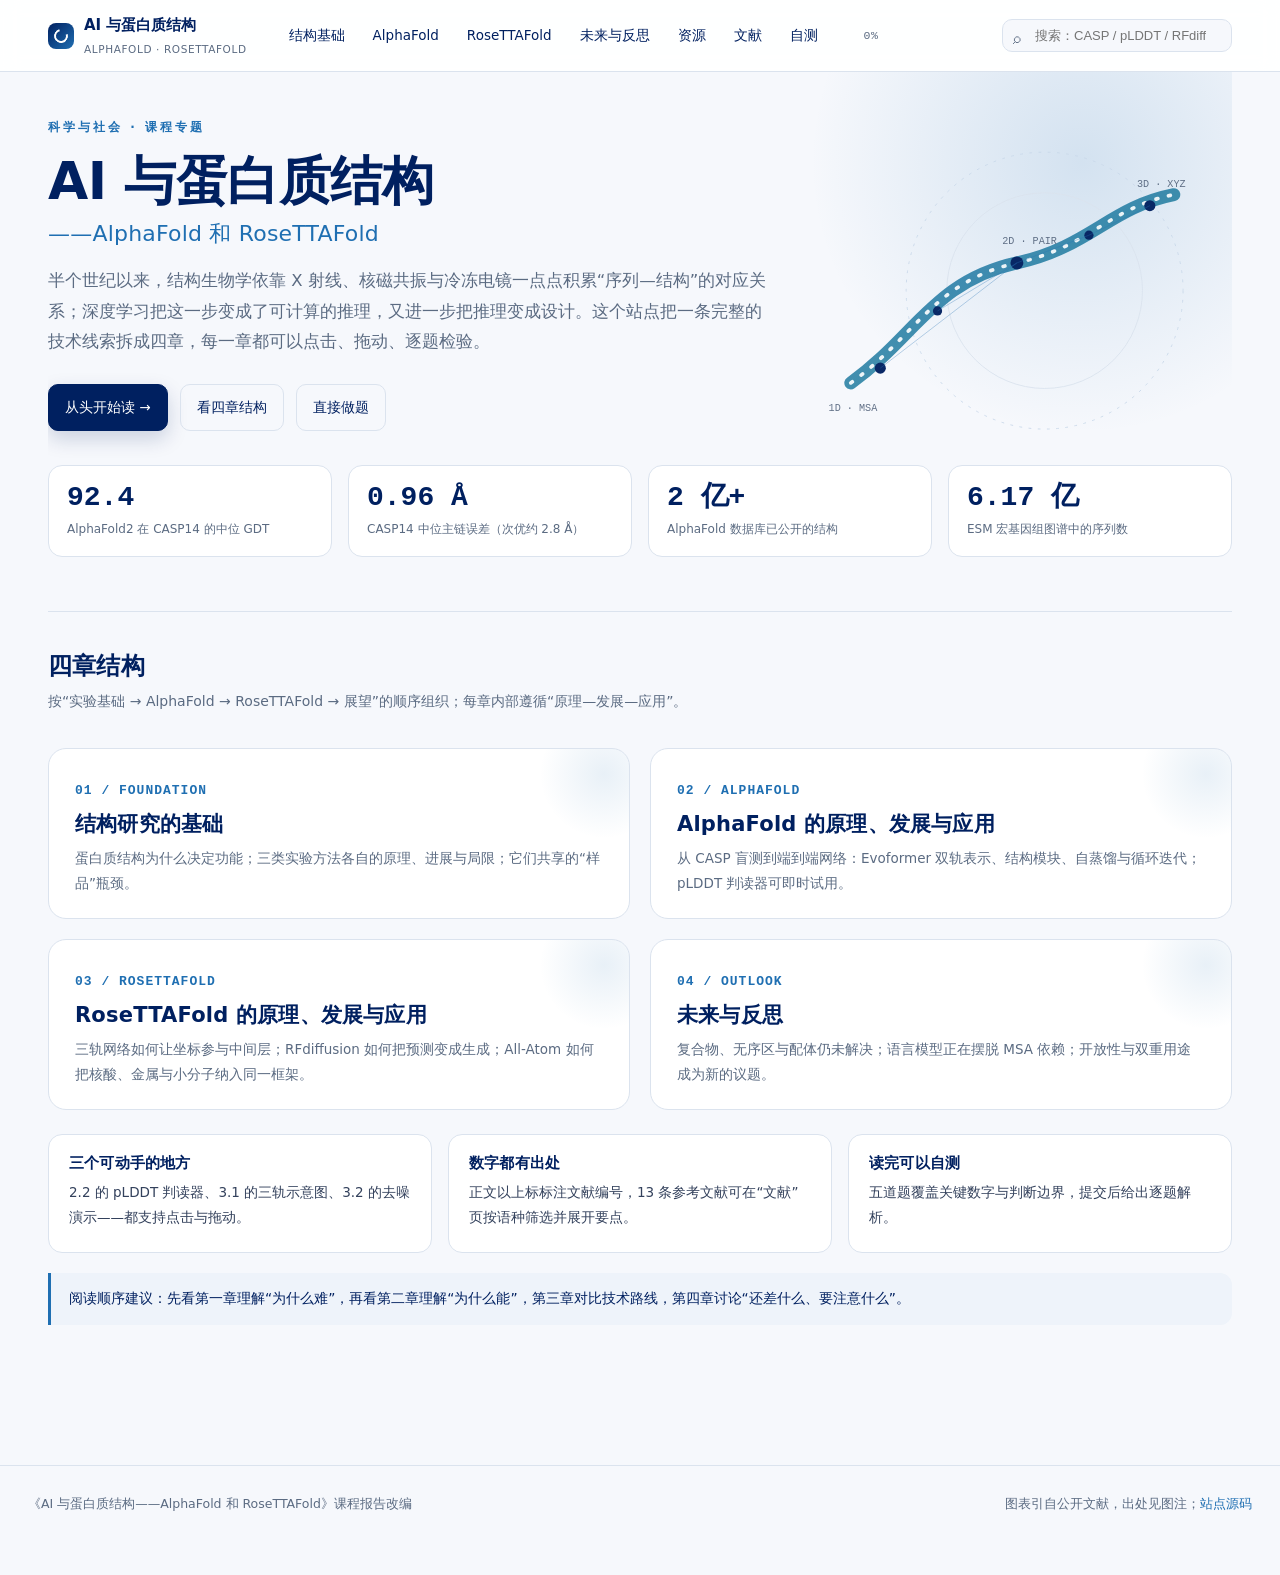
==== alphafold/index.html @ f201b864 "feat: interactive site at /alphafold/" ====
<!DOCTYPE html>
<html lang="zh-CN">
<head>
<meta charset="utf-8">
<meta name="viewport" content="width=device-width, initial-scale=1">
<title>AI 与蛋白质结构 · AlphaFold 与 RoseTTAFold</title>
<meta name="description" content="从实验解析到深度学习预测、再到蛋白质设计的交互式专题：AlphaFold 与 RoseTTAFold 的原理、发展与应用。">
<link rel="icon" href="data:image/svg+xml,<svg xmlns='http://www.w3.org/2000/svg' viewBox='0 0 64 64'><rect width='64' height='64' rx='14' fill='%23002060'/><circle cx='32' cy='32' r='15' fill='none' stroke='%23fff' stroke-width='4' stroke-dasharray='70 30'/></svg>">
<meta name="theme-color" content="#002060">
<meta property="og:title" content="AI 与蛋白质结构 · AlphaFold 与 RoseTTAFold">
<meta property="og:description" content="从实验解析到深度学习预测、再到蛋白质设计的交互式专题。">
<meta property="og:type" content="website">
<link rel="stylesheet" href="assets/css/site.css">
<link rel="stylesheet" href="assets/css/extra.css">
</head>
<body>
<div id="progress"></div>
<header class="top">
  <div class="bar">
    <a class="logo" href="index.html"><i></i><span>AI 与蛋白质结构<small>ALPHAFOLD · ROSETTAFOLD</small></span></a>
    <nav class="main">
      <a href="ch1.html">结构基础</a>
      <a href="ch2.html">AlphaFold</a>
      <a href="ch3.html">RoseTTAFold</a>
      <a href="ch4.html">未来与反思</a>
      <a href="resources.html">资源</a>
      <a href="references.html">文献</a>
      <a href="quiz.html">自测</a>
    </nav>
    <button id="menuBtn" aria-label="展开目录" aria-expanded="false">☰</button>
    <span class="pct" id="pct">0%</span>
    <div class="searchwrap">
      <input id="q" type="search" placeholder="搜索：CASP / pLDDT / RFdiffusion" aria-label="站内搜索">
      <div id="hits"></div>
    </div>
  </div>
</header>

<main>
  <section class="hero">
    <div class="glow"></div>

  <svg class="hero-art" viewBox="0 0 520 420" fill="none" xmlns="http://www.w3.org/2000/svg" aria-hidden="true">
    <defs>
      <linearGradient id="rib" x1="0" y1="0" x2="1" y2="1">
        <stop offset="0" stop-color="#1f6fb2"/><stop offset="1" stop-color="#117f86"/>
      </linearGradient>
      <linearGradient id="fade" x1="0" y1="0" x2="1" y2="0">
        <stop offset="0" stop-color="#002060" stop-opacity=".16"/>
        <stop offset="1" stop-color="#002060" stop-opacity="0"/>
      </linearGradient>
      <filter id="soft"><feGaussianBlur stdDeviation="7"/></filter>
    </defs>
    <circle cx="330" cy="200" r="150" stroke="#c9d8ea" stroke-dasharray="3 7"/>
    <circle cx="330" cy="200" r="106" stroke="#dbe3ee"/>
    <path d="M120 300 C190 250 210 190 300 170 C380 152 400 110 470 96"
          stroke="url(#rib)" stroke-width="14" stroke-linecap="round" opacity=".85"/>
    <path d="M120 300 C190 250 210 190 300 170 C380 152 400 110 470 96"
          stroke="#fff" stroke-width="4" stroke-dasharray="2 12" stroke-linecap="round" opacity=".9"/>
    <g class="nodes" fill="#002060">
      <circle cx="152" cy="284" r="6"/><circle cx="214" cy="222" r="5"/>
      <circle cx="300" cy="170" r="7"/><circle cx="378" cy="140" r="5"/>
      <circle cx="444" cy="108" r="6"/>
    </g>
    <g stroke="#1f6fb2" stroke-opacity=".35">
      <path d="M152 284 L300 170"/><path d="M214 222 L300 170"/>
      <path d="M378 140 L300 170"/><path d="M444 108 L378 140"/>
    </g>
    <g font-family="Cascadia Mono, monospace" font-size="11" fill="#5b6b82">
      <text x="96" y="330">1D · MSA</text>
      <text x="284" y="150">2D · PAIR</text>
      <text x="430" y="88">3D · XYZ</text>
    </g>
  </svg>

    <div class="kicker">科学与社会 · 课程专题</div>
    <h1>AI 与蛋白质结构</h1>
    <h2>——AlphaFold 和 RoseTTAFold</h2>
    <p class="lead">半个世纪以来，结构生物学依靠 X 射线、核磁共振与冷冻电镜一点点积累“序列—结构”的对应关系；深度学习把这一步变成了可计算的推理，又进一步把推理变成设计。这个站点把一条完整的技术线索拆成四章，每一章都可以点击、拖动、逐题检验。</p>
    <div class="cta">
      <a class="btn primary" href="ch1.html">从头开始读 →</a>
      <a class="btn ghost" href="#chapters">看四章结构</a>
      <a class="btn ghost" href="quiz.html">直接做题</a>
    </div>
    <div class="facts">
      <div class="fact reveal"><b>92.4</b><span>AlphaFold2 在 CASP14 的中位 GDT</span></div>
      <div class="fact reveal"><b>0.96 Å</b><span>CASP14 中位主链误差（次优约 2.8 Å）</span></div>
      <div class="fact reveal"><b>2 亿+</b><span>AlphaFold 数据库已公开的结构</span></div>
      <div class="fact reveal"><b>6.17 亿</b><span>ESM 宏基因组图谱中的序列数</span></div>
    </div>
  </section>

  <section id="chapters" style="padding:38px 0 10px">
    <h2 style="font-size:24px">四章结构</h2>
    <p style="color:var(--muted);font-size:14px;margin-top:6px">按“实验基础 → AlphaFold → RoseTTAFold → 展望”的顺序组织；每章内部遵循“原理—发展—应用”。</p>
    <div class="cards">
      <a class="card-link reveal" href="ch1.html">
        <span class="n">01 / FOUNDATION</span>
        <h3>结构研究的基础</h3>
        <p>蛋白质结构为什么决定功能；三类实验方法各自的原理、进展与局限；它们共享的“样品”瓶颈。</p>
        <span class="go">阅读本章 →</span>
      </a>
      <a class="card-link reveal" href="ch2.html">
        <span class="n">02 / ALPHAFOLD</span>
        <h3>AlphaFold 的原理、发展与应用</h3>
        <p>从 CASP 盲测到端到端网络：Evoformer 双轨表示、结构模块、自蒸馏与循环迭代；pLDDT 判读器可即时试用。</p>
        <span class="go">阅读本章 →</span>
      </a>
      <a class="card-link reveal" href="ch3.html">
        <span class="n">03 / ROSETTAFOLD</span>
        <h3>RoseTTAFold 的原理、发展与应用</h3>
        <p>三轨网络如何让坐标参与中间层；RFdiffusion 如何把预测变成生成；All-Atom 如何把核酸、金属与小分子纳入同一框架。</p>
        <span class="go">阅读本章 →</span>
      </a>
      <a class="card-link reveal" href="ch4.html">
        <span class="n">04 / OUTLOOK</span>
        <h3>未来与反思</h3>
        <p>复合物、无序区与配体仍未解决；语言模型正在摆脱 MSA 依赖；开放性与双重用途成为新的议题。</p>
        <span class="go">阅读本章 →</span>
      </a>
    </div>
  </section>

  <section style="padding:14px 0 30px">
    <div class="grid3">
      <div class="card reveal">
        <h4>三个可动手的地方</h4>
        <p>2.2 的 pLDDT 判读器、3.1 的三轨示意图、3.2 的去噪演示——都支持点击与拖动。</p>
      </div>
      <div class="card reveal">
        <h4>数字都有出处</h4>
        <p>正文以上标标注文献编号，13 条参考文献可在“文献”页按语种筛选并展开要点。</p>
      </div>
      <div class="card reveal">
        <h4>读完可以自测</h4>
        <p>五道题覆盖关键数字与判断边界，提交后给出逐题解析。</p>
      </div>
    </div>
    <div class="note reveal">
      阅读顺序建议：先看第一章理解“为什么难”，再看第二章理解“为什么能”，第三章对比技术路线，第四章讨论“还差什么、要注意什么”。
    </div>
  </section>
</main>

<footer class="site">
  <div class="in">
    <span>《AI 与蛋白质结构——AlphaFold 和 RoseTTAFold》课程报告改编</span>
    <span>图表引自公开文献，出处见图注；<a href="https://github.com/Heptagon18/heptagon18.github.io" target="_blank" rel="noopener">站点源码</a></span>
  </div>
</footer>
<script src="assets/js/core.js"></script>
<script src="assets/js/widgets.js"></script>
<script src="assets/js/extra.js"></script>
<button id="fab" aria-label="回到顶部">↑</button>
</body>
</html>
---- alphafold/assets/css/site.css ----
:root{
  --navy:#002060; --ink:#16233a; --body:#33415c; --muted:#5b6b82;
  --blue:#1f6fb2; --blue-2:#2a86cf; --teal:#117f86; --amber:#c9801d;
  --line:#dbe3ee; --bg:#f6f8fc; --card:#fff; --soft:#eef3fa;
  --mono:"Cascadia Mono","Consolas",monospace;
  --shadow:0 10px 30px rgba(0,32,96,.08);
}
*{box-sizing:border-box}
html{scroll-behavior:smooth}
body{
  margin:0;background:var(--bg);color:var(--body);
  font:15.5px/1.85 "Microsoft YaHei","PingFang SC","Hiragino Sans GB",system-ui,sans-serif;
  -webkit-font-smoothing:antialiased;overflow-x:hidden;
}
a{color:var(--blue);text-decoration:none}
a:hover{text-decoration:underline}
h1,h2,h3,h4{color:var(--navy);margin:0;font-weight:700;letter-spacing:.2px;line-height:1.35}
p{margin:.6em 0}
sup.cite{color:var(--muted);font-size:.68em;vertical-align:super}
img{max-width:100%}

/* ---------------- 顶栏 ---------------- */
#progress{position:fixed;top:0;left:0;height:3px;width:0;background:linear-gradient(90deg,var(--blue),var(--amber));z-index:80;transition:width .08s linear}
header.top{
  position:sticky;top:0;z-index:70;background:rgba(255,255,255,.9);backdrop-filter:blur(10px);
  border-bottom:1px solid var(--line);
}
header.top .bar{
  max-width:1240px;margin:0 auto;padding:12px 28px;display:flex;align-items:center;gap:22px;
}
.logo{display:flex;align-items:center;gap:10px;font-weight:800;color:var(--navy);font-size:15px;white-space:nowrap}
.logo i{
  width:26px;height:26px;border-radius:8px;display:inline-block;
  background:linear-gradient(135deg,var(--navy),var(--blue));position:relative;
}
.logo i:after{content:"";position:absolute;inset:6px;border:2px solid #fff;border-radius:50%;border-top-color:transparent;transform:rotate(30deg)}
.logo small{display:block;font-weight:400;font-size:10.5px;color:var(--muted);letter-spacing:.6px}
header.top nav.main{display:flex;gap:4px;margin-left:8px;flex-wrap:wrap}
header.top nav.main a{
  padding:7px 12px;border-radius:9px;font-size:13.5px;color:var(--navy);white-space:nowrap;
}
header.top nav.main a:hover{background:var(--soft);text-decoration:none}
header.top nav.main a.on{background:var(--navy);color:#fff}
.searchwrap{margin-left:auto;position:relative}
.searchwrap input{
  width:230px;padding:8px 12px 8px 32px;border:1px solid var(--line);border-radius:10px;
  font-size:13px;background:var(--bg);outline:none;color:var(--ink);transition:.2s;
}
.searchwrap input:focus{width:300px;border-color:var(--blue);background:#fff;box-shadow:0 4px 16px rgba(31,111,178,.12)}
.searchwrap:before{content:"⌕";position:absolute;left:11px;top:6px;color:var(--muted);font-size:15px}
#hits{
  position:absolute;right:0;top:44px;width:420px;max-height:60vh;overflow:auto;background:#fff;
  border:1px solid var(--line);border-radius:14px;box-shadow:var(--shadow);padding:8px;display:none;
}
#hits.show{display:block}
#hits a{display:block;padding:9px 12px;border-radius:9px;color:var(--ink);font-size:13px}
#hits a:hover{background:var(--soft);text-decoration:none}
#hits a b{color:var(--navy);display:block;font-size:13.5px}
#hits a span{color:var(--muted);font-size:12px}
#hits .none{padding:12px;color:var(--muted);font-size:13px}

/* ---------------- 版心 ---------------- */
main{max-width:1240px;margin:0 auto;padding:0 28px 90px}
.crumb{font-size:12px;color:var(--muted);padding:22px 0 6px;letter-spacing:.3px}
.crumb b{color:var(--navy)}

/* ---------------- 首页 hero ---------------- */
.hero{
  position:relative;padding:44px 0 54px;border-bottom:1px solid var(--line);overflow:hidden;
}
.hero .glow{
  position:absolute;width:620px;height:620px;border-radius:50%;right:-160px;top:-220px;
  background:radial-gradient(circle at center,rgba(31,111,178,.16),rgba(31,111,178,0) 62%);
  pointer-events:none;
}
.hero .kicker{font-size:12px;letter-spacing:3px;color:var(--blue);font-weight:800}
.hero h1{font-size:52px;line-height:1.12;margin:14px 0 8px;letter-spacing:-.5px}
.hero h2{font-size:22px;color:var(--blue);font-weight:500}
.hero p.lead{font-size:16.5px;color:var(--muted);max-width:720px;margin-top:18px}
.hero .cta{display:flex;gap:12px;margin-top:26px;flex-wrap:wrap}
.btn{
  display:inline-flex;align-items:center;gap:8px;border:1px solid var(--line);background:#fff;color:var(--navy);
  border-radius:10px;padding:10px 16px;font-size:13.5px;cursor:pointer;transition:.18s;font-family:inherit;
}
.btn:hover{border-color:var(--blue);color:var(--blue);transform:translateY(-1px);text-decoration:none}
.btn.primary{background:var(--navy);border-color:var(--navy);color:#fff;box-shadow:0 8px 20px rgba(0,32,96,.18)}
.btn.primary:hover{background:#0a3070;color:#fff}
.btn.ghost{background:transparent}
.facts{display:grid;grid-template-columns:repeat(4,1fr);gap:16px;margin-top:34px}
.fact{background:#fff;border:1px solid var(--line);border-radius:14px;padding:16px 18px;transition:.2s}
.fact:hover{transform:translateY(-3px);box-shadow:var(--shadow)}
.fact b{display:block;font-size:28px;color:var(--navy);line-height:1.15;font-family:var(--mono)}
.fact span{font-size:12px;color:var(--muted);display:block;margin-top:4px}

/* ---------------- 章节卡片 ---------------- */
.cards{display:grid;grid-template-columns:repeat(2,1fr);gap:20px;margin-top:34px}
.card-link{
  position:relative;background:#fff;border:1px solid var(--line);border-radius:18px;padding:26px 26px 22px;
  display:block;color:inherit;transition:.22s;overflow:hidden;
}
.card-link:hover{transform:translateY(-4px);box-shadow:var(--shadow);border-color:#c6d7ea;text-decoration:none}
.card-link .n{
  font-family:var(--mono);font-size:13px;color:var(--blue);font-weight:700;letter-spacing:1px;
}
.card-link h3{font-size:21px;margin:6px 0 8px}
.card-link p{color:var(--muted);font-size:13.5px;margin:0}
.card-link .go{position:absolute;right:22px;bottom:20px;color:var(--blue);font-size:13px;opacity:0;transform:translateX(-6px);transition:.22s}
.card-link:hover .go{opacity:1;transform:none}
.card-link:after{
  content:"";position:absolute;right:-40px;top:-40px;width:130px;height:130px;border-radius:50%;
  background:radial-gradient(circle,rgba(31,111,178,.10),transparent 70%);
}

/* ---------------- 内容页 ---------------- */
.page-head{padding:30px 0 6px}
.page-head .kicker{font-size:12px;letter-spacing:2px;color:var(--blue);font-weight:800}
.page-head h1{font-size:38px;margin:10px 0 8px}
.page-head p{color:var(--muted);max-width:820px;font-size:15px}
.layout{display:grid;grid-template-columns:minmax(0,1fr) 232px;gap:44px;align-items:start}
article{min-width:0}
section.sec{padding:34px 0 18px;border-bottom:1px solid var(--line);scroll-margin-top:80px}
section.sec:last-child{border-bottom:0}
section.sec h2{font-size:26px;display:flex;align-items:baseline;gap:12px;margin-bottom:6px}
section.sec h2 .num{font-family:var(--mono);font-size:16px;color:var(--blue);font-weight:700}
section.sec .sub{color:var(--muted);font-size:14px;margin-bottom:16px}
h3.sub{font-size:17px;margin:28px 0 8px;padding-left:11px;border-left:3px solid var(--amber);scroll-margin-top:84px}

/* 右侧小节导航 */
.rail{position:sticky;top:86px}
.rail h5{font-size:11px;letter-spacing:1.6px;color:var(--muted);margin:0 0 10px;font-weight:700}
.rail a{
  display:block;font-size:12.8px;color:var(--muted);padding:6px 10px;border-left:2px solid transparent;
  margin-left:-2px;transition:.15s;line-height:1.5;
}
.rail a:hover{color:var(--navy);text-decoration:none}
.rail a.on{color:var(--blue);border-left-color:var(--blue);font-weight:600;background:linear-gradient(90deg,var(--soft),transparent)}

/* ---------------- 通用块 ---------------- */
.grid2{display:grid;grid-template-columns:1fr 1fr;gap:26px;align-items:start}
.grid2.narrow{grid-template-columns:1.06fr .94fr}
.grid3{display:grid;grid-template-columns:repeat(3,1fr);gap:16px}
figure{margin:0}
figure .frame{background:#fff;border:1px solid var(--line);border-radius:14px;padding:8px}
figure img{width:100%;display:block;border-radius:8px}
figcaption{font-size:11.5px;color:var(--muted);margin-top:8px;line-height:1.6}
figcaption b{color:var(--navy)}
.card{background:#fff;border:1px solid var(--line);border-radius:14px;padding:18px 20px}
.card h4{font-size:15px;margin-bottom:6px}
.card p{font-size:13.5px;margin:.35em 0}
ul.clean{margin:8px 0;padding-left:1.15em}
ul.clean li{margin:7px 0;font-size:14.2px}
.key{font-weight:700;color:var(--navy)}
.note{background:var(--soft);border-left:3px solid var(--blue);border-radius:0 12px 12px 0;padding:13px 18px;font-size:13.8px;color:var(--navy);margin:20px 0}
.warn{background:#fdf6e8;border-left-color:var(--amber);color:#7a5311}
.pill{display:inline-block;font-size:11.5px;padding:3px 10px;border-radius:999px;background:var(--soft);color:var(--blue);margin-right:6px}

/* 标签页 */
.tabs{display:flex;gap:8px;margin:18px 0 14px;flex-wrap:wrap}
.tab{padding:9px 16px;border-radius:999px;border:1px solid var(--line);background:#fff;cursor:pointer;font-size:13.5px;color:var(--navy);transition:.15s;font-family:inherit}
.tab:hover{border-color:var(--blue)}
.tab.on{background:var(--navy);color:#fff;border-color:var(--navy)}
.panel{display:none}
.panel.on{display:block;animation:fade .28s ease}
@keyframes fade{from{opacity:0;transform:translateY(5px)}to{opacity:1;transform:none}}

/* 表格 */
.tablewrap{background:#fff;border:1px solid var(--line);border-radius:14px;overflow:auto}
table.cmp{width:100%;border-collapse:collapse;font-size:13.5px;min-width:620px}
table.cmp th{background:var(--navy);color:#fff;text-align:left;padding:12px 13px;font-weight:600;font-size:13px;white-space:nowrap}
table.cmp td{padding:12px 13px;border-bottom:1px solid var(--line);vertical-align:top}
table.cmp tr:last-child td{border-bottom:0}
table.cmp tr:hover td{background:var(--soft)}
table.cmp td:first-child{font-weight:700;color:var(--navy);white-space:nowrap}

/* 时间轴 */
.timeline{position:relative;margin:22px 0 6px;padding-left:26px}
.timeline:before{content:"";position:absolute;left:8px;top:8px;bottom:8px;width:2px;background:linear-gradient(var(--blue),var(--amber))}
.tl-item{position:relative;padding:8px 0;cursor:pointer;transition:.15s}
.tl-item:before{content:"";position:absolute;left:-24px;top:16px;width:11px;height:11px;border-radius:50%;background:#fff;border:2px solid var(--blue);transition:.15s}
.tl-item:hover:before{border-color:var(--amber)}
.tl-item.on:before{background:var(--amber);border-color:var(--amber);box-shadow:0 0 0 4px rgba(201,128,29,.16)}
.tl-item b{color:var(--navy);font-size:14px;margin-right:10px;font-family:var(--mono)}
.tl-item span{color:var(--muted);font-size:13.4px}
.tl-item.on span{color:var(--navy)}
.tl-body{background:#fff;border:1px solid var(--line);border-radius:14px;padding:20px 22px;font-size:13.8px;min-height:190px}
.tl-body h4{margin-bottom:8px}
.tl-body p{color:var(--body)}
.tl-body .yr{font-family:var(--mono);color:var(--blue);font-weight:700}

/* SVG 三轨图 */
.track-svg{width:100%;height:auto;background:#fff;border:1px solid var(--line);border-radius:14px}
.track-svg .box{cursor:pointer}
.track-svg .box rect{transition:.18s}
.track-svg .box:hover rect{stroke:var(--amber);stroke-width:2}
.track-svg .box.on rect{stroke:var(--amber);stroke-width:2.5;filter:drop-shadow(0 3px 8px rgba(201,128,29,.18))}
.track-svg text{font-family:inherit;font-size:12px;fill:var(--ink)}

/* 滑块 */
.slider-row{display:flex;align-items:center;gap:16px;margin:16px 0}
input[type=range]{-webkit-appearance:none;appearance:none;height:5px;border-radius:3px;outline:none;flex:1;
  background:linear-gradient(90deg,var(--blue),var(--teal));}
input[type=range]::-webkit-slider-thumb{-webkit-appearance:none;width:20px;height:20px;border-radius:50%;background:#fff;border:5px solid var(--blue);box-shadow:0 2px 8px rgba(0,32,96,.25);cursor:pointer;transition:.15s}
input[type=range]::-webkit-slider-thumb:hover{transform:scale(1.08)}
output.val{font-family:var(--mono);font-size:14px;color:var(--navy);min-width:76px;text-align:right;font-weight:700}
canvas.demo{width:100%;background:#fff;border:1px solid var(--line);border-radius:14px;display:block}
.metric{display:flex;gap:20px;margin-top:12px;font-size:12.5px;color:var(--muted);flex-wrap:wrap}
.metric b{font-family:var(--mono);color:var(--navy);font-size:15px}
.pbar{height:16px;border-radius:9px;overflow:hidden;display:flex;background:#eef2f8;margin-top:10px}
.pbar i{height:100%;transition:width .25s ease,background .25s ease}
.badge{display:inline-block;padding:3px 10px;border-radius:999px;font-size:12px;font-weight:700;color:#fff}

/* 文献 */
.refs{display:grid;gap:10px}
.ref{background:#fff;border:1px solid var(--line);border-radius:12px;padding:13px 16px;font-size:13.2px;cursor:pointer;transition:.15s}
.ref:hover{border-color:#c6d7ea}
.ref .head{display:flex;gap:10px;align-items:flex-start}
.ref .no{font-family:var(--mono);color:var(--blue);font-weight:700;min-width:34px}
.ref .abs{display:none;margin:10px 0 0 44px;color:var(--body);font-size:12.6px;border-top:1px dashed var(--line);padding-top:10px}
.ref.open .abs{display:block}
.ref mark{background:#fff1c9;color:inherit;padding:0 1px}

/* 测验 */
.quiz .q{background:#fff;border:1px solid var(--line);border-radius:14px;padding:18px 20px;margin:14px 0}
.quiz .q h4{margin-bottom:12px;font-size:15px}
.opt{display:block;padding:10px 14px;border:1px solid var(--line);border-radius:10px;margin:8px 0;cursor:pointer;font-size:13.6px;transition:.15s}
.opt:hover{border-color:var(--blue);background:#fbfdff}
.opt.pick{border-color:var(--blue);background:var(--soft)}
.opt.right{border-color:#1d8a5a;background:#e9f7ef}
.opt.wrong{border-color:#c05050;background:#fdecec}
.q .fb{margin-top:10px;font-size:13px;color:var(--muted);display:none}
.q.done .fb{display:block}

/* 页脚翻页 */
.pager{display:flex;justify-content:space-between;gap:16px;margin-top:46px;border-top:1px solid var(--line);padding-top:22px}
.pager a{flex:1;background:#fff;border:1px solid var(--line);border-radius:14px;padding:14px 18px;transition:.2s}
.pager a:hover{border-color:var(--blue);box-shadow:var(--shadow);text-decoration:none}
.pager a small{display:block;font-size:11.5px;color:var(--muted)}
.pager a b{color:var(--navy);font-size:15px}
.pager .next{text-align:right}

footer.site{border-top:1px solid var(--line);padding:26px 28px 60px;color:var(--muted);font-size:12.5px}
footer.site .in{max-width:1240px;margin:0 auto;display:flex;justify-content:space-between;gap:20px;flex-wrap:wrap}

/* 滚动显现 */
body.js .reveal{opacity:0;transform:translateY(26px);transition:opacity .66s cubic-bezier(.22,.61,.36,1),transform .66s cubic-bezier(.22,.61,.36,1)}
body.js .reveal.in{opacity:1;transform:none}
@media (prefers-reduced-motion:reduce){
  body.js .reveal{opacity:1!important;transform:none!important;transition:none!important}
  html{scroll-behavior:auto}
}

/* 章节进度点 */
#dots{position:fixed;right:18px;top:50%;transform:translateY(-50%);display:flex;flex-direction:column;gap:11px;z-index:50}
#dots button{width:9px;height:9px;border-radius:50%;border:1px solid #b9c8dc;background:#fff;cursor:pointer;padding:0;transition:.2s}
#dots button.on{background:var(--amber);border-color:var(--amber);transform:scale(1.4)}
#dots button:hover{border-color:var(--blue)}

/* 响应式 */
@media (max-width:1100px){
  .layout{grid-template-columns:1fr}
  .rail{display:none}
  #dots{display:none}
}
@media (max-width:860px){
  header.top nav.main{display:none}
  .searchwrap input{width:160px}
  .searchwrap input:focus{width:200px}
  #hits{width:min(92vw,420px)}
  .hero h1{font-size:34px}
  .hero{padding:28px 0 36px}
  .facts{grid-template-columns:repeat(2,1fr)}
  .cards{grid-template-columns:1fr}
  .grid2,.grid2.narrow{grid-template-columns:1fr}
  .grid3{grid-template-columns:1fr}
  main{padding:0 18px 60px}
  header.top .bar{padding:10px 16px}
  .page-head h1{font-size:28px}
}
@media print{
  header.top,#progress,#dots,.rail,.pager,.searchwrap{display:none}
  .layout{display:block}
  .panel{display:block!important}
  .reveal{opacity:1!important;transform:none!important}
  body{background:#fff}
}

/* ---------------- 移动端菜单 / 回顶 / 进度百分比 ---------------- */
#menuBtn{display:none;border:1px solid var(--line);background:#fff;border-radius:10px;width:38px;height:38px;font-size:17px;color:var(--navy);cursor:pointer}
#menuBtn:hover{border-color:var(--blue);color:var(--blue)}
.pct{font-family:var(--mono);font-size:11.5px;color:var(--muted);margin-left:12px;letter-spacing:.5px}
#fab{
  position:fixed;right:22px;bottom:26px;width:44px;height:44px;border-radius:50%;border:1px solid var(--line);
  background:#fff;color:var(--navy);cursor:pointer;box-shadow:0 8px 22px rgba(0,32,96,.14);
  display:flex;align-items:center;justify-content:center;font-size:18px;opacity:0;pointer-events:none;
  transition:.22s;z-index:60;
}
#fab.show{opacity:1;pointer-events:auto}
#fab:hover{border-color:var(--blue);color:var(--blue);transform:translateY(-2px)}
@media (max-width:860px){
  #menuBtn{display:inline-flex;align-items:center;justify-content:center}
  header.top nav.main.open{
    display:flex;position:absolute;left:0;right:0;top:64px;background:#fff;border-bottom:1px solid var(--line);
    padding:10px 16px;box-shadow:0 12px 24px rgba(0,32,96,.08);flex-direction:column;gap:2px;
  }
  header.top nav.main.open a{padding:11px 12px;font-size:14.5px}
  header.top .bar{position:relative}
  .pct{display:none}
}

/* ---------------- 首页装饰图 ---------------- */
.hero-art{
  position:absolute;right:12px;top:34px;width:min(38vw,480px);height:auto;opacity:0;
  animation:artIn 1.1s .25s cubic-bezier(.22,.61,.36,1) forwards;
}
@keyframes artIn{from{opacity:0;transform:translateY(16px) scale(.98)}to{opacity:.96;transform:none}}
.hero-art .nodes circle{animation:pulse 3.2s ease-in-out infinite}
.hero-art .nodes circle:nth-child(2){animation-delay:.4s}
.hero-art .nodes circle:nth-child(3){animation-delay:.8s}
.hero-art .nodes circle:nth-child(4){animation-delay:1.2s}
.hero-art .nodes circle:nth-child(5){animation-delay:1.6s}
@keyframes pulse{0%,100%{opacity:.55;r:5}50%{opacity:1;r:7}}
@media (max-width:1100px){.hero-art{display:none}}
@media (prefers-reduced-motion:reduce){.hero-art{animation:none;opacity:.96}.hero-art .nodes circle{animation:none}}

/* 窄屏：搜索换行、菜单铺满 */
@media (max-width:640px){
  header.top .bar{flex-wrap:wrap;row-gap:8px}
  header.top .searchwrap{order:9;margin-left:0;width:100%}
  header.top .searchwrap input{width:100%}
  header.top .searchwrap input:focus{width:100%}
  #hits{left:0;right:0;width:100%}
  header.top nav.main.open{top:100%}
}

/* ---------------- 资源卡片 ---------------- */
.res-grid{display:grid;grid-template-columns:repeat(2,1fr);gap:16px;margin-top:20px}
.res{
  display:block;background:#fff;border:1px solid var(--line);border-radius:16px;padding:20px 22px;
  transition:.2s;color:inherit;position:relative;overflow:hidden;
}
.res:hover{transform:translateY(-3px);box-shadow:var(--shadow);border-color:#c6d7ea;text-decoration:none}
.res .tag{font-size:11px;color:var(--blue);background:var(--soft);border-radius:999px;padding:3px 10px}
.res h3{font-size:16.5px;margin:10px 0 6px}
.res p{font-size:13.2px;color:var(--muted);margin:0}
.res .link{display:block;margin-top:12px;font-family:var(--mono);font-size:11.5px;color:var(--blue)}
@media (max-width:860px){.res-grid{grid-template-columns:1fr}}

/* 文献链接 */
.ref-links{display:flex;gap:8px;flex-wrap:wrap;margin-top:9px}
.ref-links a{
  font-size:11.5px;color:var(--blue);border:1px solid var(--line);border-radius:999px;
  padding:2px 9px;background:#fff;transition:.15s;
}
.ref-links a:hover{border-color:var(--blue);background:var(--soft);text-decoration:none}

/* ---------------- 本章要点 ---------------- */
.takeaway{
  background:linear-gradient(135deg,#f3f7fd,#eef4fb);border:1px solid #d9e5f4;border-left:4px solid var(--blue);
  border-radius:0 16px 16px 0;padding:16px 22px;margin:6px 0 26px;
}
.takeaway b{display:block;font-size:13px;letter-spacing:1.4px;color:var(--blue);margin-bottom:8px}
.takeaway ul{margin:0;padding-left:1.1em}
.takeaway li{font-size:13.8px;color:var(--navy);margin:5px 0}
.takeaway li:before{content:"·";color:var(--amber);margin-right:4px}
---- alphafold/assets/css/extra.css ----
/* ===== 缩略图条（1.1） ===== */
.strip{margin-top:24px;background:#fff;border:1px solid var(--line);border-radius:16px;padding:16px 18px 18px}
.strip-head{font-size:12.5px;color:var(--navy);font-weight:700;letter-spacing:.4px;margin-bottom:12px}
.strip-head span{font-weight:400;color:var(--muted);font-size:11.5px;margin-left:8px}
.strip-row{display:grid;grid-template-columns:repeat(5,1fr);gap:12px}
.thumb{
  border:1px solid var(--line);background:#fbfcfe;border-radius:12px;padding:0;cursor:zoom-in;
  overflow:hidden;transition:.18s;display:block;
}
.thumb img{width:100%;height:86px;object-fit:cover;display:block;transition:.25s}
.thumb span{display:block;font-size:12px;color:var(--navy);padding:7px 0 8px;background:#fff}
.thumb:hover{border-color:var(--blue);transform:translateY(-2px);box-shadow:0 8px 18px rgba(0,32,96,.08)}
.thumb:hover img{height:86px;filter:saturate(1.05)}
@media (max-width:860px){.strip-row{grid-template-columns:repeat(3,1fr)}.thumb img{height:74px}}

/* ===== 灯箱 ===== */
.lightbox{
  position:fixed;inset:0;background:rgba(9,18,34,.72);backdrop-filter:blur(4px);
  display:flex;align-items:center;justify-content:center;opacity:0;pointer-events:none;transition:.2s;z-index:90;padding:30px;
}
.lightbox.show{opacity:1;pointer-events:auto}
.lightbox figure{background:#fff;border-radius:16px;padding:14px;max-width:min(560px,90vw);box-shadow:0 30px 70px rgba(0,0,0,.35)}
.lightbox img{max-height:64vh;width:auto;max-width:100%;border-radius:10px;display:block;margin:0 auto}
.lightbox figcaption{font-size:12.5px;color:var(--muted);margin-top:10px;text-align:center}

/* ===== 方法选择器（1.2） ===== */
.picker{margin-top:26px;background:linear-gradient(135deg,#f5f9fe,#eef4fb);border:1px solid #dce7f5;border-radius:16px;padding:18px 20px}
.picker-head{font-size:13.5px;font-weight:700;color:var(--navy);margin-bottom:12px}
.picker-row{display:flex;gap:14px;flex-wrap:wrap;align-items:flex-end}
.picker-row label{display:flex;flex-direction:column;gap:6px;font-size:12px;color:var(--muted)}
.picker-row select{
  font-family:inherit;font-size:13px;color:var(--navy);padding:8px 10px;border:1px solid var(--line);
  border-radius:9px;background:#fff;min-width:190px;outline:none;
}
.picker-row select:focus{border-color:var(--blue)}
.picker-out{margin-top:14px;background:#fff;border:1px solid var(--line);border-radius:12px;padding:14px 16px;font-size:13.4px;color:var(--muted);line-height:1.8}
.pk-method{font-size:16px;font-weight:700;color:var(--navy);margin-bottom:6px}
.pk-method:before{content:"建议：";font-size:12px;color:var(--blue);font-weight:600;margin-right:6px;letter-spacing:1px}
.pk-why b,.pk-warn b{color:var(--navy)}

/* ===== 术语提示 ===== */
.gloss{border-bottom:1px dashed var(--blue);cursor:help;position:relative}
.gloss-tip{
  position:absolute;left:0;top:1.7em;min-width:220px;max-width:300px;background:#fff;color:var(--body);
  border:1px solid var(--line);border-radius:10px;box-shadow:0 12px 26px rgba(0,32,96,.14);
  font-size:12.3px;line-height:1.65;padding:10px 12px;opacity:0;pointer-events:none;transition:.15s;z-index:30;
}
.gloss:hover .gloss-tip{opacity:1;pointer-events:auto;transform:translateY(2px)}

/* ===== MSA 深度滑杆 ===== */
msa-demo{display:block}
.msa-demo{background:#fff;border:1px solid var(--line);border-radius:14px;padding:16px 18px;margin:18px 0}
.msa-demo .row{display:flex;align-items:center;gap:14px}
.msa-demo .track{flex:1;height:6px;border-radius:3px;background:linear-gradient(90deg,#dbe7f4,#1f6fb2);position:relative}
.msa-demo output{font-family:var(--mono);font-size:13.5px;color:var(--navy);min-width:72px;text-align:right}

/* ===== 表格行说明 ===== */
tr.rownote{cursor:pointer}
tr.rownote td:first-child:after{content:" ⓘ";color:var(--blue);font-size:11px}
tr.rownote.open td{background:var(--soft)}
.note-row{display:none}
.note-row.show{display:table-row}
.note-cell{padding:0!important;border-bottom:1px solid var(--line)!important}
.row-note{font-size:12.8px;color:var(--body);background:#fbfdff;padding:12px 16px;border-left:3px solid var(--amber)}

/* ===== 测验增强 ===== */
.quiz-bar{display:flex;gap:10px;align-items:center;flex-wrap:wrap;margin-bottom:16px}
.quiz-bar .pill{font-size:11.5px}
.quiz-progress{height:6px;background:#e9eef6;border-radius:3px;overflow:hidden;flex:1;min-width:160px}
.quiz-progress i{display:block;height:100%;width:0;background:linear-gradient(90deg,var(--blue),var(--teal));transition:width .3s}
.q .tagline{font-size:11px;color:var(--blue);background:var(--soft);border-radius:999px;padding:2px 9px;display:inline-block;margin-bottom:8px}
.result-card{background:#fff;border:1px solid var(--line);border-radius:16px;padding:20px 22px;margin-top:16px;display:none}
.result-card.show{display:block}
.result-card b{font-size:26px;color:var(--navy);font-family:var(--mono)}
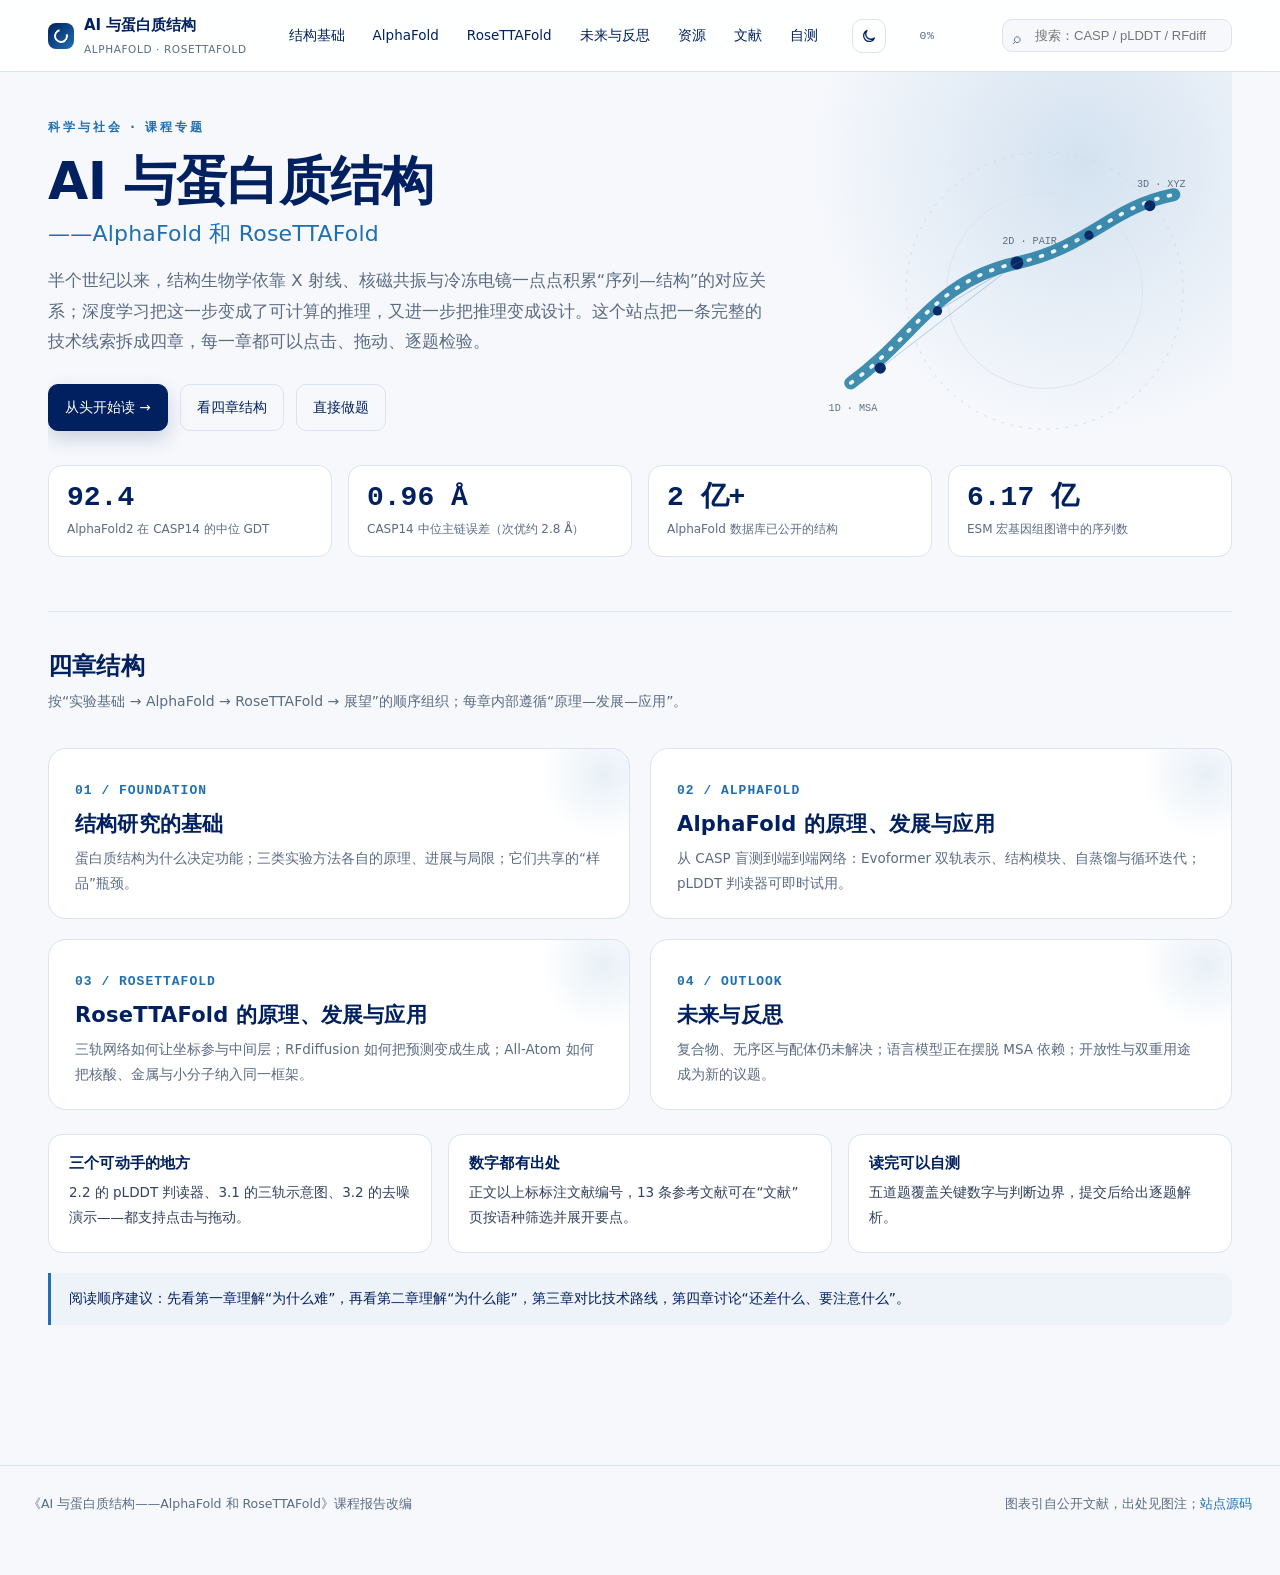
==== commit 562c7003: "ux: dark mode, shortcuts, anchor links, reading progress, print styles" ====
--- a/alphafold/index.html
+++ b/alphafold/index.html
@@ -10,8 +10,12 @@
 <meta property="og:title" content="AI 与蛋白质结构 · AlphaFold 与 RoseTTAFold">
 <meta property="og:description" content="从实验解析到深度学习预测、再到蛋白质设计的交互式专题。">
 <meta property="og:type" content="website">
-<link rel="stylesheet" href="assets/css/site.css">
-<link rel="stylesheet" href="assets/css/extra.css">
+<link rel="stylesheet" href="assets/css/site.css?v=2026110601">
+<link rel="stylesheet" href="assets/css/extra.css?v=2026110601">
+<link rel="stylesheet" href="assets/css/cite.css?v=2026110601">
+<link rel="stylesheet" href="assets/css/interact2.css?v=2026110601">
+<link rel="stylesheet" href="assets/css/layout.css?v=2026110701">
+<link rel="stylesheet" href="assets/css/ux.css?v=2026110711">
 </head>
 <body>
 <div id="progress"></div>
@@ -148,9 +152,12 @@
     <span>图表引自公开文献，出处见图注；<a href="https://github.com/Heptagon18/heptagon18.github.io" target="_blank" rel="noopener">站点源码</a></span>
   </div>
 </footer>
-<script src="assets/js/core.js"></script>
-<script src="assets/js/widgets.js"></script>
-<script src="assets/js/extra.js"></script>
+<script src="assets/js/core.js?v=2026110601"></script>
+<script src="assets/js/widgets.js?v=2026110601"></script>
+<script src="assets/js/extra.js?v=2026110601"></script>
+<script src="assets/js/cite.js?v=2026110601"></script>
+<script src="assets/js/interact2.js?v=2026110601"></script>
+<script src="assets/js/ux.js?v=2026110711"></script>
 <button id="fab" aria-label="回到顶部">↑</button>
 </body>
 </html>
--- a/alphafold/assets/css/cite.css
+++ b/alphafold/assets/css/cite.css
@@ -0,0 +1,59 @@
+/* ===== 文献角标弹窗 ===== */
+sup.cite{
+  cursor:pointer;position:relative;
+  color:var(--blue);font-weight:600;padding:0 1px;border-radius:3px;
+  transition:background .15s,color .15s;
+}
+sup.cite:hover,sup.cite:focus{background:#e6f0fb;outline:none}
+sup.cite.pinned{background:#dbe9fa}
+
+#citePop{
+  position:fixed;z-index:95;width:min(420px,calc(100vw - 32px));
+  background:#fff;border:1px solid var(--line);border-radius:14px;
+  box-shadow:0 18px 44px rgba(9,18,34,.22);
+  padding:14px 16px 12px;font-size:13px;line-height:1.68;color:var(--body);
+  opacity:0;pointer-events:none;transform:translateY(6px);
+  transition:opacity .14s ease,transform .14s ease;
+}
+#citePop.show{opacity:1;pointer-events:auto;transform:none}
+#citePop .cp-head{
+  display:flex;align-items:center;justify-content:space-between;gap:10px;
+  font-size:11px;letter-spacing:1.4px;color:var(--muted);margin-bottom:8px;
+}
+#citePop .cp-head b{color:var(--blue);letter-spacing:0}
+#citePop .cp-item{display:flex;gap:9px;margin:8px 0}
+#citePop .cp-item .no{
+  font-family:var(--mono);font-size:12px;color:var(--blue);font-weight:700;flex:0 0 auto;
+}
+#citePop .cp-item .txt{font-size:12.6px;color:var(--body)}
+#citePop .cp-item .txt i{color:var(--muted);font-style:normal;display:block;margin-top:2px;font-size:12px}
+#citePop .cp-foot{
+  display:flex;gap:14px;border-top:1px dashed var(--line);margin-top:10px;padding-top:9px;
+  font-size:12px;
+}
+#citePop .cp-foot a{color:var(--blue)}
+#citePop .cp-close{
+  border:0;background:transparent;color:var(--muted);cursor:pointer;font-size:15px;line-height:1;padding:2px 4px;
+}
+#citePop .cp-close:hover{color:var(--navy)}
+
+/* 文献页定位高亮 */
+.ref:target,.ref.flash{border-color:var(--amber);box-shadow:0 0 0 3px rgba(201,128,29,.16);background:#fffdf7}
+
+.ref{scroll-margin-top:90px}
+
+/* ===== 参考文献 PDF 下载 ===== */
+.ref-dl-note{
+  display:flex;gap:10px;align-items:baseline;flex-wrap:wrap;
+  background:#f3f9f4;border:1px solid #d6e9dc;border-left:3px solid #2f8a5b;
+  border-radius:10px;padding:12px 16px;margin:18px 0 6px;font-size:12.8px;color:var(--body);
+}
+.ref-dl-note b{color:#1f6b46;font-size:13px}
+.ref-dl-note span{color:var(--muted)}
+a.ref-dl{
+  background:#eef7f1;border:1px solid #cfe6d9;color:#1f6b46;border-radius:999px;
+  padding:4px 12px;font-size:12px;text-decoration:none;transition:.15s;
+}
+a.ref-dl b{font-weight:600}
+a.ref-dl:hover{background:#dff0e5;border-color:#a9d3b8;text-decoration:none}
+a.ref-dl:after{content:" ↓"}
--- a/alphafold/assets/css/interact2.css
+++ b/alphafold/assets/css/interact2.css
@@ -0,0 +1,105 @@
+/* ===== 架构分步器 ===== */
+.stepper{background:#fff;border:1px solid var(--line);border-radius:16px;padding:16px 18px;margin:22px 0}
+.stepper-title{font-size:12.5px;letter-spacing:1px;color:var(--muted);margin-bottom:12px}
+.stages{display:flex;align-items:center;gap:6px;flex-wrap:wrap}
+.stage{
+  border:1px solid var(--line);background:#fbfcfe;border-radius:10px;padding:8px 12px;font-size:12.5px;
+  color:var(--navy);cursor:pointer;transition:.16s;font-family:inherit;display:flex;align-items:center;gap:6px;
+}
+.stage b{
+  display:inline-flex;width:18px;height:18px;border-radius:50%;background:var(--soft);color:var(--blue);
+  font-size:11px;align-items:center;justify-content:center;font-family:var(--mono);
+}
+.stage:hover{border-color:var(--blue)}
+.stage.on{background:var(--navy);border-color:var(--navy);color:#fff}
+.stage.on b{background:rgba(255,255,255,.2);color:#fff}
+.stages .arrow{color:var(--line);font-size:12px}
+.stage-body{margin-top:14px;border-top:1px dashed var(--line);padding-top:12px}
+.stage-name{font-size:15px;font-weight:700;color:var(--navy);margin-bottom:8px}
+.stage-row{display:flex;gap:10px;font-size:13.2px;margin:6px 0;line-height:1.75}
+.stage-row b{flex:0 0 54px;color:var(--blue);font-size:12.5px;font-weight:600;padding-top:1px}
+.stage-row span{color:var(--body)}
+
+/* ===== 自蒸馏占比 ===== */
+.ratio{margin:18px 0 6px;background:#fff;border:1px solid var(--line);border-radius:14px;padding:14px 16px}
+.ratio-bar{height:22px;border-radius:6px;overflow:hidden;display:flex}
+.ratio-bar .pdb{background:linear-gradient(90deg,#1f6fb2,#2a86cf)}
+.ratio-bar .pred{background:linear-gradient(90deg,#c9801d,#e0a046)}
+.ratio-legend{display:flex;gap:18px;flex-wrap:wrap;margin-top:10px;font-size:12.3px;color:var(--muted)}
+.ratio-legend .dot{display:inline-block;width:9px;height:9px;border-radius:50%;margin-right:6px}
+.ratio-legend .dot.pdb{background:#1f6fb2}
+.ratio-legend .dot.pred{background:#c9801d}
+.ratio-legend .hint{margin-left:auto}
+
+/* ===== 版本演进 ===== */
+.vstep{background:#fff;border:1px solid var(--line);border-radius:16px;padding:16px 18px;margin:22px 0}
+.vstep-row{display:flex;gap:8px;flex-wrap:wrap}
+.vbtn{
+  flex:1;min-width:130px;border:1px solid var(--line);background:#fbfcfe;border-radius:12px;padding:10px 12px;
+  cursor:pointer;font-family:inherit;font-size:13px;color:var(--navy);text-align:left;transition:.16s;
+}
+.vbtn span{display:block;font-family:var(--mono);font-size:11px;color:var(--muted);margin-top:2px}
+.vbtn:hover{border-color:var(--blue)}
+.vbtn.on{background:var(--navy);border-color:var(--navy);color:#fff}
+.vbtn.on span{color:rgba(255,255,255,.75)}
+.vbody{margin-top:14px;border-top:1px dashed var(--line);padding-top:12px}
+.vname{font-size:15px;font-weight:700;color:var(--navy);margin-bottom:8px;display:flex;align-items:center;gap:10px;flex-wrap:wrap}
+.vname span{font-family:var(--mono);font-size:12px;color:var(--muted);font-weight:400}
+.vname em{font-style:normal;font-size:11.5px;background:var(--soft);color:var(--blue);border-radius:999px;padding:2px 9px}
+
+/* ===== 双轨 / 三轨切换 ===== */
+.track-toggle{display:flex;align-items:center;gap:8px;margin:16px 0 10px;font-size:12.5px;color:var(--muted);flex-wrap:wrap}
+.track-toggle .tt{
+  border:1px solid var(--line);background:#fff;border-radius:999px;padding:7px 14px;font-family:inherit;
+  font-size:12.5px;color:var(--navy);cursor:pointer;transition:.16s;
+}
+.track-toggle .tt:hover{border-color:var(--blue)}
+.track-toggle .tt.on{background:var(--navy);border-color:var(--navy);color:#fff}
+.track-svg.two-track .box[data-track="3d"] rect{fill:#f3f5f8;stroke-dasharray:4 3}
+.track-svg.two-track .box[data-track="3d"] text{fill:#9aa8bb}
+.track-svg.two-track{gap:0}
+
+/* ===== 答题跳转 ===== */
+.fb-go{
+  display:inline-block;margin-left:8px;font-size:12px;color:var(--blue);border-bottom:1px dashed var(--blue);
+}
+.fb-go:hover{text-decoration:none;color:var(--navy)}
+.retry-go{display:flex;gap:8px;flex-wrap:wrap;align-items:center;margin-top:12px;font-size:12.5px;color:var(--muted)}
+.chip-go{
+  display:inline-block;background:var(--soft);color:var(--blue);border-radius:999px;padding:4px 12px;
+  font-size:12px;transition:.15s;
+}
+.chip-go:hover{background:#dfeaf9;text-decoration:none;color:var(--navy)}
+
+/* ===== 多端适配补充 ===== */
+@media (max-width:900px){
+  .stage{font-size:12px;padding:7px 10px}
+  .stages .arrow{display:none}
+}
+@media (max-width:640px){
+  .stages{display:grid;grid-template-columns:1fr 1fr;gap:6px}
+  .stage{width:100%;justify-content:flex-start}
+  .stage-row{flex-direction:column;gap:2px}
+  .stage-row b{flex:none}
+  .vstep-row{display:grid;grid-template-columns:1fr 1fr}
+  .vbtn{min-width:0}
+  .ratio-legend .hint{margin-left:0;width:100%}
+  .track-toggle{font-size:12px}
+  .track-toggle .tt{padding:6px 11px}
+}
+
+/* ===== 图版高度统一（1.2 三类方法） ===== */
+.grid2.narrow figure .frame,
+.panel .grid2.narrow figure .frame{
+  display:flex;align-items:center;justify-content:center;
+  height:330px;padding:10px;background:#fbfcfe;
+}
+.panel .grid2.narrow figure .frame img{
+  max-height:100%;width:auto;max-width:100%;object-fit:contain;border-radius:6px;
+}
+.levels-fig{margin-top:22px}
+.levels-fig svg{width:100%;height:auto;display:block}
+.levels-fig figcaption{margin-top:10px}
+@media (max-width:860px){
+  .grid2.narrow figure .frame{height:240px}
+}
--- a/alphafold/assets/css/layout.css
+++ b/alphafold/assets/css/layout.css
@@ -0,0 +1,40 @@
+/* ===== 全站版式均衡（覆盖 site.css 的默认 start） ===== */
+.grid2 { align-items: stretch; }
+.grid2.narrow { align-items: stretch; }
+.grid3 { align-items: stretch; }
+
+/* 卡片/提示框在并排时等高 */
+.grid2 > .card,
+.grid2 > .reveal > .card,
+.grid2 > .note,
+.grid2 > .verdict,
+.grid2 > .takeaway { height: 100%; }
+
+/* 同排卡片（grid3）等高 */
+.grid3 > .card { height: 100%; }
+
+/* 图片与文字并排：图片垂直居中，不拉伸 */
+.grid2 > figure { align-self: center; margin-top: 0; }
+.grid2 > figure > .frame { background: #fbfcfe; }
+.grid2 > figure img { display: block; }
+
+/* 需要整体居中的两栏（如 2.1） */
+.grid2.center { align-items: center; }
+.grid2.center > figure { align-self: center; }
+
+/* 两图并排：统一图框高度，只按高度等比缩放 */
+.grid2.frame-eq > figure .frame {
+  display: flex; align-items: center; justify-content: center;
+  height: 340px; padding: 8px;
+}
+.grid2.frame-eq > figure .frame img {
+  max-height: 100%; width: auto; max-width: 100%; object-fit: contain;
+}
+
+/* 两栏里较长的一侧不再上下留白突兀 */
+.grid2 > .reveal { min-width: 0; }
+
+@media (max-width: 860px) {
+  .grid2.frame-eq > figure .frame { height: 250px; }
+  .grid2 > figure { align-self: stretch; }
+}
--- a/alphafold/assets/css/ux.css
+++ b/alphafold/assets/css/ux.css
@@ -0,0 +1,169 @@
+/* ===== 功能增强：深色模式 / 快捷键 / 锚点复制 / 阅读进度 / 打印 ===== */
+
+/* ---------- 深色主题 ---------- */
+[data-theme="dark"] {
+  --ink: #e8eefb;
+  --body: #c4cfe2;
+  --muted: #93a2bb;
+  --navy: #cfe0ff;
+  --blue: #6fb3ee;
+  --blue-2: #8ec6f5;
+  --teal: #5fc3c0;
+  --amber: #e0a860;
+  --line: #27334b;
+  --bg: #0d1421;
+  --card: #141d2e;
+  --soft: #1b2740;
+  --shadow: 0 12px 32px rgba(0, 0, 0, .45);
+  color-scheme: dark;
+}
+[data-theme="dark"] body { background: var(--bg); color: var(--body); }
+[data-theme="dark"] header.top { background: rgba(13, 20, 33, .88); border-bottom-color: var(--line); }
+[data-theme="dark"] header.top .bar { border-color: var(--line); }
+[data-theme="dark"] .logo span small { color: var(--muted); }
+[data-theme="dark"] .searchwrap input { background: var(--card); border-color: var(--line); color: var(--ink); }
+[data-theme="dark"] .searchwrap input::placeholder { color: #6f7f99; }
+[data-theme="dark"] #hits { background: var(--card); border-color: var(--line); }
+[data-theme="dark"] .card,
+[data-theme="dark"] .strip,
+[data-theme="dark"] .stepper,
+[data-theme="dark"] .vstep,
+[data-theme="dark"] .ratio,
+[data-theme="dark"] .msa-demo,
+[data-theme="dark"] .picker,
+[data-theme="dark"] .afdb-search,
+[data-theme="dark"] .afdb-card,
+[data-theme="dark"] .aa-rep,
+[data-theme="dark"] .dn-panel,
+[data-theme="dark"] .dn-seq,
+[data-theme="dark"] .result-card,
+[data-theme="dark"] .takeaway,
+[data-theme="dark"] .note,
+[data-theme="dark"] .ref,
+[data-theme="dark"] .res-card,
+[data-theme="dark"] .pager a { background: var(--card); border-color: var(--line); }
+[data-theme="dark"] figure .frame { background: #0b1220; border-color: var(--line); }
+[data-theme="dark"] .rail { border-color: var(--line); }
+[data-theme="dark"] .rail a.on { border-color: var(--blue); }
+[data-theme="dark"] table.cmp td, [data-theme="dark"] table.cmp th { border-color: var(--line); }
+[data-theme="dark"] .row-note { background: #101a2b; }
+[data-theme="dark"] code, [data-theme="dark"] .stage b, [data-theme="dark"] .afdb-acc { background: var(--soft); }
+[data-theme="dark"] .fb-go, [data-theme="dark"] a { color: var(--blue); }
+
+/* 深色下仍用深底的交互件 */
+[data-theme="dark"] .btn.primary,
+[data-theme="dark"] .tab.on,
+[data-theme="dark"] header.top nav.main a.on,
+[data-theme="dark"] .stage.on,
+[data-theme="dark"] .vbtn.on,
+[data-theme="dark"] .track-toggle .tt.on,
+[data-theme="dark"] .dn-stage.on,
+[data-theme="dark"] .aa-tab.on,
+[data-theme="dark"] table.cmp th {
+  background: #1b4f8f; border-color: #1b4f8f; color: #fff;
+}
+[data-theme="dark"] .stage.on b { background: rgba(255,255,255,.22); color: #fff; }
+[data-theme="dark"] .q-tag { background: #1b2740; border-color: #2b3b58; }
+[data-theme="dark"] .opt { background: #16213440; border-color: var(--line); }
+[data-theme="dark"] .opt:hover { border-color: var(--blue); }
+[data-theme="dark"] .opt.right { background: #123326; border-color: #1f6b46; }
+[data-theme="dark"] .opt.wrong { background: #35181a; border-color: #8b3a3a; }
+[data-theme="dark"] .lightbox figure { background: var(--card); }
+[data-theme="dark"] #citePop { background: var(--card); border-color: var(--line); }
+[data-theme="dark"] #fab { background: var(--card); border-color: var(--line); color: var(--ink); }
+
+/* ---------- 主题切换按钮 ---------- */
+.theme-btn {
+  width: 34px; height: 34px; border-radius: 10px; border: 1px solid var(--line);
+  background: var(--card); color: var(--navy); cursor: pointer; display: inline-flex;
+  align-items: center; justify-content: center; font-size: 15px; line-height: 1; transition: .15s;
+}
+.theme-btn:hover { border-color: var(--blue); color: var(--blue); }
+
+/* ---------- 锚点复制 ---------- */
+h2 .anchor-link, h3 .anchor-link {
+  margin-left: 8px; font-size: 13px; color: var(--line); text-decoration: none;
+  opacity: 0; transition: .15s; font-family: var(--mono);
+}
+h2:hover .anchor-link, h3:hover .anchor-link, .anchor-link:focus { opacity: 1; color: var(--blue); }
+
+/* ---------- 提示条 ---------- */
+#toast {
+  position: fixed; left: 50%; bottom: 34px; transform: translate(-50%, 12px);
+  background: #002060; color: #fff; font-size: 13px; padding: 10px 18px; border-radius: 999px;
+  box-shadow: 0 14px 34px rgba(0, 32, 96, .35); opacity: 0; pointer-events: none;
+  transition: .22s; z-index: 120; white-space: nowrap;
+}
+#toast.show { opacity: 1; transform: translate(-50%, 0); }
+[data-theme="dark"] #toast { background: #1b4f8f; }
+
+/* ---------- 快捷键帮助 ---------- */
+#kbdHelp {
+  position: fixed; inset: 0; background: rgba(9, 18, 34, .55); display: flex;
+  align-items: center; justify-content: center; z-index: 110; opacity: 0; pointer-events: none; transition: .18s;
+}
+#kbdHelp.show { opacity: 1; pointer-events: auto; }
+.kbd-card {
+  width: min(460px, 92vw); background: var(--card); border: 1px solid var(--line);
+  border-radius: 16px; padding: 20px 22px; box-shadow: var(--shadow);
+}
+.kbd-card h3 { margin: 0 0 12px; font-size: 15px; color: var(--navy); }
+.kbd-row { display: flex; justify-content: space-between; font-size: 13px; padding: 6px 0; color: var(--body); border-bottom: 1px dashed var(--line); }
+.kbd-row:last-of-type { border: 0; }
+.kbd-row kbd {
+  font-family: var(--mono); font-size: 11.5px; background: var(--soft); border: 1px solid var(--line);
+  border-radius: 6px; padding: 2px 7px; color: var(--navy);
+}
+.kbd-close { margin-top: 14px; }
+
+/* ---------- 继续阅读 ---------- */
+.resume-card {
+  display: flex; align-items: center; gap: 14px; flex-wrap: wrap;
+  background: var(--card); border: 1px solid var(--line); border-left: 3px solid var(--blue);
+  border-radius: 12px; padding: 12px 16px; margin: 14px 0; font-size: 13px; color: var(--body);
+}
+.resume-card b { color: var(--navy); }
+.resume-card a { color: var(--blue); }
+.resume-card .rs-meta { color: var(--muted); font-size: 12px; }
+
+/* ---------- 打印 ---------- */
+@media print {
+  header.top, .rail, #fab, #progress, .pager, .searchwrap, #toast, #kbdHelp,
+  .theme-btn, .dn-seq, .strip-head span, .afdb-chips, .aa-filter, .track-toggle { display: none !important; }
+  body { background: #fff; color: #000; }
+  .layout { display: block; }
+  main { padding: 0; }
+  .card, .note, .takeaway, figure .frame { break-inside: avoid; }
+  a { color: #000; text-decoration: underline; }
+  a[href^="http"]:after { content: " (" attr(href) ")"; font-size: 10px; color: #555; }
+}
+
+/* 深色：浅底控件的补充覆盖 */
+[data-theme="dark"] .stage,
+[data-theme="dark"] .vbtn,
+[data-theme="dark"] .aa-chip,
+[data-theme="dark"] .afdb-chip,
+[data-theme="dark"] .dn-stage,
+[data-theme="dark"] .tt,
+[data-theme="dark"] .tab,
+[data-theme="dark"] .thumb,
+[data-theme="dark"] .pill,
+[data-theme="dark"] .q-tag,
+[data-theme="dark"] .tl-body,
+[data-theme="dark"] .stage-row,
+[data-theme="dark"] .kbd-card,
+[data-theme="dark"] input,
+[data-theme="dark"] select,
+[data-theme="dark"] button.btn:not(.primary) {
+  background: var(--soft); border-color: var(--line); color: var(--navy);
+}
+[data-theme="dark"] .stage b,
+[data-theme="dark"] .vbtn span { color: var(--muted); }
+[data-theme="dark"] .stage.on b { color: #fff; }
+[data-theme="dark"] .tl-panel,
+[data-theme="dark"] .timeline-panel { background: var(--card); border-color: var(--line); }
+[data-theme="dark"] .timeline:hover .tl-panel { background: var(--soft); }
+
+/* 2.1 时间轴详情卡 */
+[data-theme="dark"] .tl-body { background: var(--card) !important; border-color: var(--line) !important; }
+[data-theme="dark"] .tl-body h4, [data-theme="dark"] .tl-body b { color: var(--navy); }
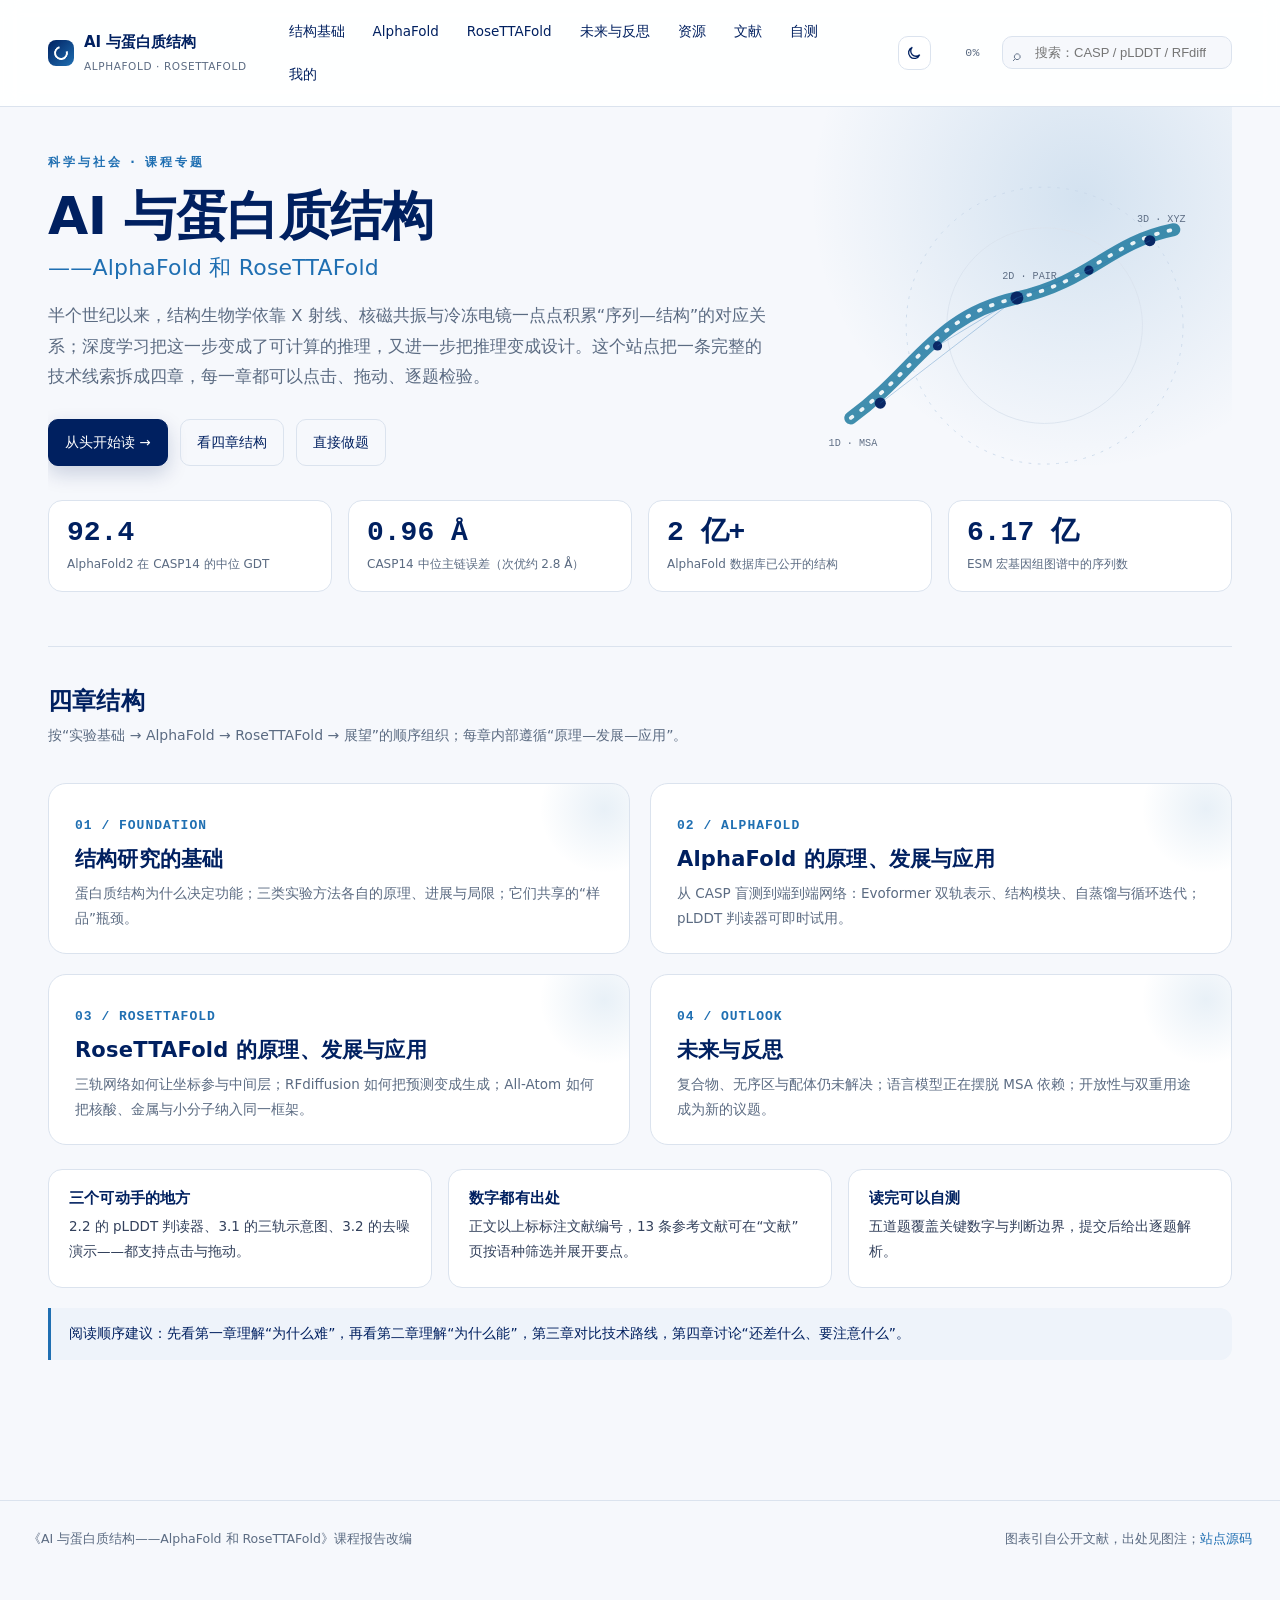
==== commit 11aeaa7f: "feat: mobile TOC drawer, section bookmarks, my-study page" ====
--- a/alphafold/index.html
+++ b/alphafold/index.html
@@ -15,7 +15,7 @@
 <link rel="stylesheet" href="assets/css/cite.css?v=2026110601">
 <link rel="stylesheet" href="assets/css/interact2.css?v=2026110601">
 <link rel="stylesheet" href="assets/css/layout.css?v=2026110701">
-<link rel="stylesheet" href="assets/css/ux.css?v=2026110711">
+<link rel="stylesheet" href="assets/css/ux.css?v=2026110713">
 </head>
 <body>
 <div id="progress"></div>
@@ -30,6 +30,7 @@
       <a href="resources.html">资源</a>
       <a href="references.html">文献</a>
       <a href="quiz.html">自测</a>
+      <a href="me.html">我的</a>
     </nav>
     <button id="menuBtn" aria-label="展开目录" aria-expanded="false">☰</button>
     <span class="pct" id="pct">0%</span>
@@ -157,7 +158,7 @@
 <script src="assets/js/extra.js?v=2026110601"></script>
 <script src="assets/js/cite.js?v=2026110601"></script>
 <script src="assets/js/interact2.js?v=2026110601"></script>
-<script src="assets/js/ux.js?v=2026110711"></script>
+<script src="assets/js/ux.js?v=2026110713"></script>
 <button id="fab" aria-label="回到顶部">↑</button>
 </body>
 </html>
--- a/alphafold/assets/css/ux.css
+++ b/alphafold/assets/css/ux.css
@@ -167,3 +167,73 @@
 /* 2.1 时间轴详情卡 */
 [data-theme="dark"] .tl-body { background: var(--card) !important; border-color: var(--line) !important; }
 [data-theme="dark"] .tl-body h4, [data-theme="dark"] .tl-body b { color: var(--navy); }
+
+/* 深色：自测卡片 */
+[data-theme="dark"] .quiz .q { background: var(--card); border-color: var(--line); }
+[data-theme="dark"] .quiz .q h4 { color: var(--ink); }
+[data-theme="dark"] .opt { background: var(--soft); border-color: var(--line); color: var(--body); }
+[data-theme="dark"] .opt:hover { background: #22304c; border-color: var(--blue); }
+[data-theme="dark"] .opt.pick { background: #1d3a5c; border-color: var(--blue); color: #fff; }
+[data-theme="dark"] .opt.right { background: #123326; border-color: #1f6b46; color: #b9e6cd; }
+[data-theme="dark"] .opt.wrong { background: #35181a; border-color: #8b3a3a; color: #f0c2c2; }
+[data-theme="dark"] .q-tag { background: #1b2740; border-color: #2b3b58; color: var(--blue); }
+[data-theme="dark"] .q-tag span { color: var(--muted); }
+[data-theme="dark"] .quiz-bar .pill { background: var(--soft); color: var(--navy); }
+[data-theme="dark"] .result-card { background: var(--card); border-color: var(--line); }
+[data-theme="dark"] .quiz-progress { background: #22304c; }
+
+/* ===== 目录抽屉 / 收藏按钮 / 我的学习页 ===== */
+.toc-fab {
+  position: fixed; left: 18px; bottom: 22px; z-index: 96;
+  display: none; align-items: center; gap: 7px;
+  background: var(--card); color: var(--navy); border: 1px solid var(--line);
+  border-radius: 999px; padding: 10px 16px; font-family: inherit; font-size: 13px;
+  box-shadow: var(--shadow); cursor: pointer;
+}
+.toc-fab span { font-size: 14px; color: var(--blue); }
+.toc-fab:hover { border-color: var(--blue); }
+@media (max-width: 1100px) { .toc-fab { display: inline-flex; } }
+
+.toc-sheet {
+  position: fixed; inset: 0; background: rgba(9, 18, 34, .5); z-index: 108;
+  display: flex; align-items: flex-end; opacity: 0; pointer-events: none; transition: .2s;
+}
+.toc-sheet.show { opacity: 1; pointer-events: auto; }
+.toc-inner {
+  width: 100%; max-height: 72vh; overflow: auto; background: var(--card);
+  border-radius: 18px 18px 0 0; padding: 16px 20px 26px; transform: translateY(14px);
+  transition: .2s; border-top: 1px solid var(--line);
+}
+.toc-sheet.show .toc-inner { transform: none; }
+.toc-head { display: flex; align-items: center; justify-content: space-between; margin-bottom: 10px; }
+.toc-head b { font-size: 13.5px; color: var(--navy); }
+.toc-x { border: 0; background: transparent; font-size: 15px; color: var(--muted); cursor: pointer; }
+.toc-inner ul { list-style: none; margin: 0; padding: 0; }
+.toc-inner li { border-bottom: 1px dashed var(--line); }
+.toc-inner li:last-child { border: 0; }
+.toc-inner a {
+  display: block; padding: 12px 2px; font-size: 14px; color: var(--body); text-decoration: none;
+}
+.toc-inner a:hover { color: var(--blue); }
+
+.mark-btn {
+  border: 0; background: transparent; cursor: pointer; font-size: 14px; line-height: 1;
+  color: var(--line); margin-left: 6px; padding: 2px 4px; vertical-align: middle; transition: .15s;
+}
+h2:hover .mark-btn, .mark-btn.on { color: var(--amber); opacity: 1; }
+.mark-btn:hover { transform: scale(1.15); }
+
+/* 我的学习 */
+.me-grid { display: grid; grid-template-columns: 1fr 1fr; gap: 20px; margin-top: 18px; }
+.me-card { background: var(--card); border: 1px solid var(--line); border-radius: 14px; padding: 16px 18px; }
+.me-card h3 { font-size: 14px; color: var(--navy); margin: 0 0 10px; }
+.me-card ul { list-style: none; margin: 0; padding: 0; }
+.me-card li { display: flex; justify-content: space-between; gap: 10px; padding: 8px 0; border-bottom: 1px dashed var(--line); font-size: 13px; }
+.me-card li:last-child { border: 0; }
+.me-card a { color: var(--blue); text-decoration: none; }
+.me-card a:hover { text-decoration: underline; }
+.me-bar { height: 5px; border-radius: 3px; background: var(--soft); overflow: hidden; width: 90px; flex: 0 0 auto; margin-top: 5px; }
+.me-bar i { display: block; height: 100%; background: var(--blue); }
+.me-empty { font-size: 12.8px; color: var(--muted); }
+.me-actions { margin-top: 16px; display: flex; gap: 10px; flex-wrap: wrap; }
+@media (max-width: 760px) { .me-grid { grid-template-columns: 1fr; } }
